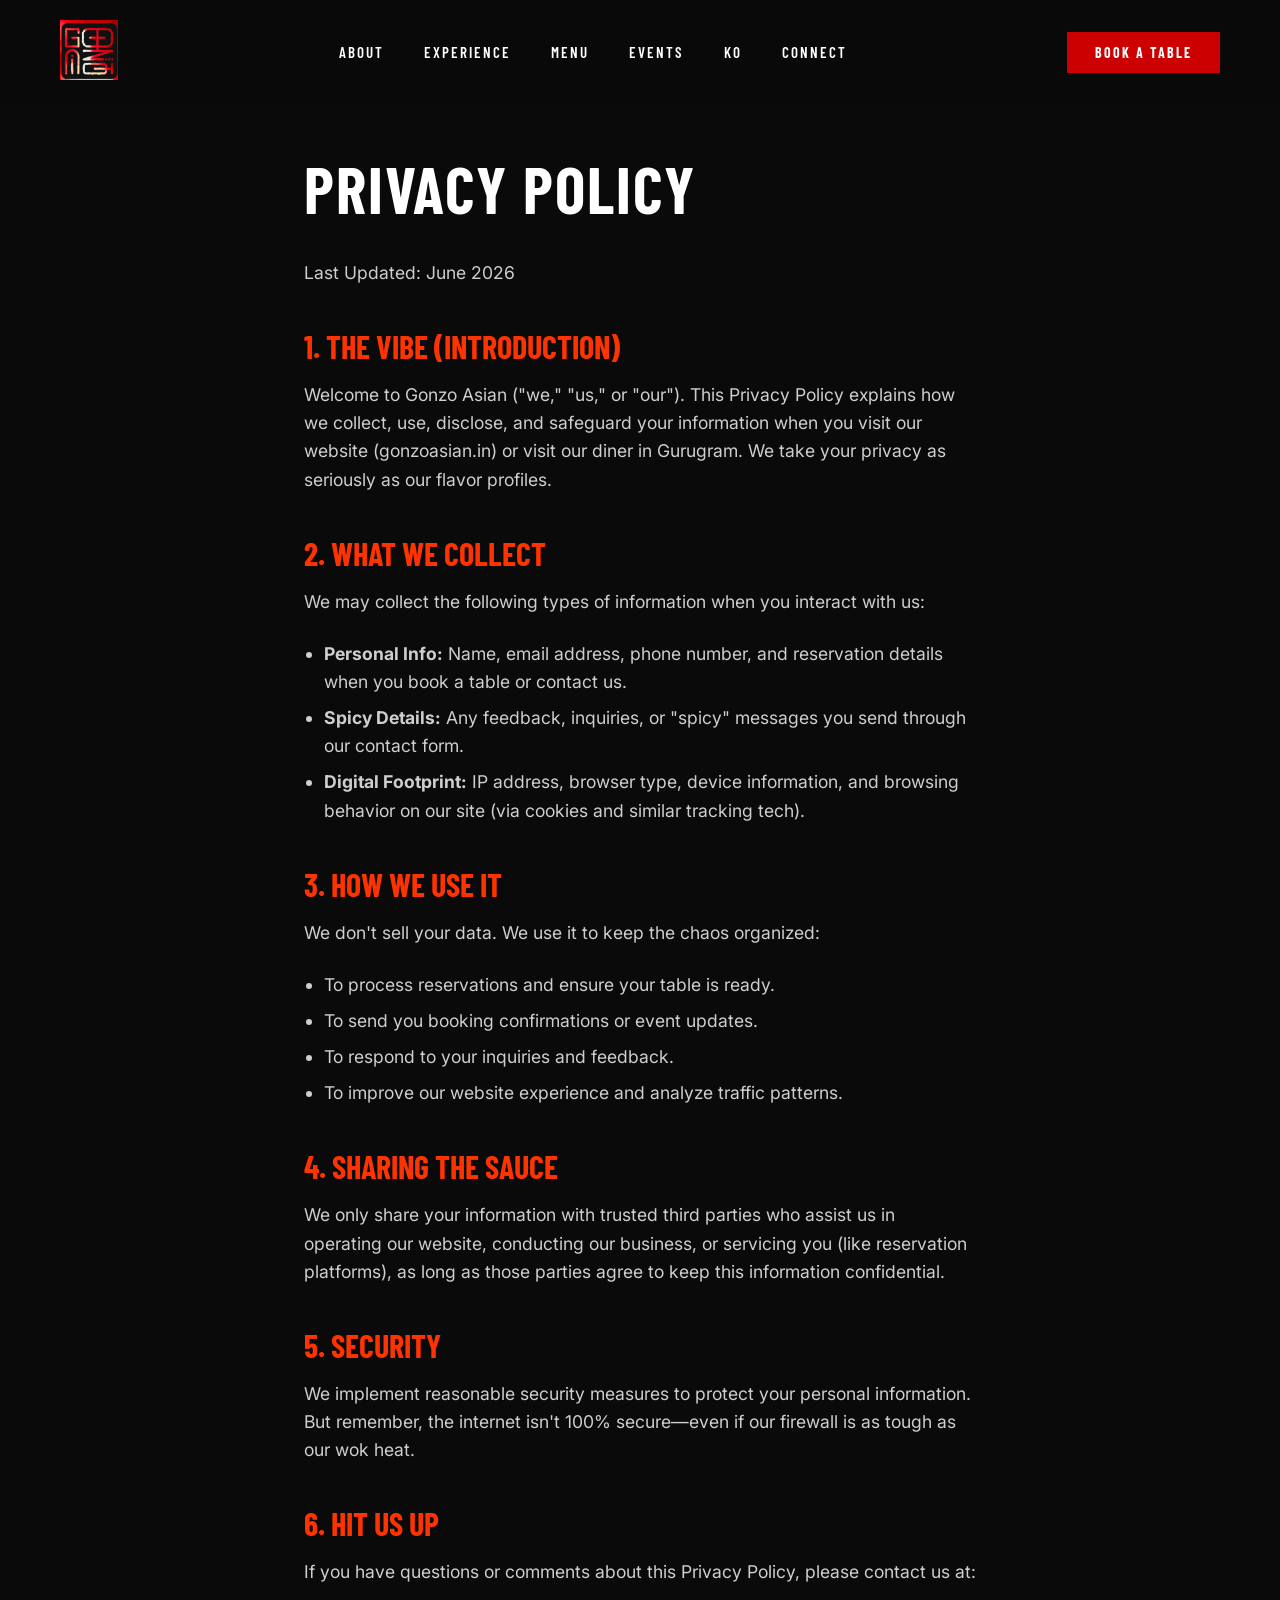
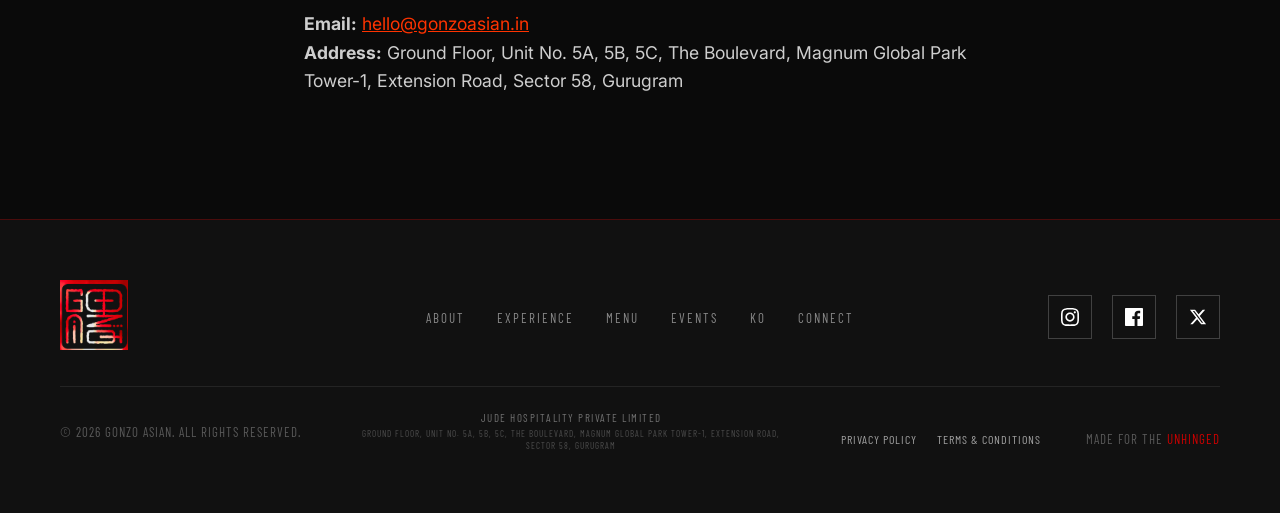
==== privacy.html @ 9d9d415a "Add files via upload" ====
<!DOCTYPE html>
<html lang="en">
<head>
  <meta charset="UTF-8">
  <meta name="viewport" content="width=device-width, initial-scale=1.0">
  <title>Privacy Policy | Gonzo Asian</title>
  <meta name="description" content="Privacy Policy for Gonzo Asian.">
  
  <!-- Favicon -->
  <link rel="icon" type="image/png" href="images/logo.png">
  
  <!-- Stylesheets -->
  <link rel="stylesheet" href="css/style.css">
  <style>
    .legal-content {
      padding: 150px 5% 100px;
      max-width: 800px;
      margin: 0 auto;
      color: #fff;
    }
    .legal-content h1 {
      font-family: var(--font-condensed, sans-serif);
      font-size: clamp(3rem, 5vw, 5rem);
      margin-bottom: 2rem;
      text-transform: uppercase;
      letter-spacing: 2px;
    }
    .legal-content h2 {
      font-family: var(--font-condensed, sans-serif);
      font-size: 2rem;
      margin-top: 2.5rem;
      margin-bottom: 1rem;
      color: var(--color-primary, #ff3300);
      text-transform: uppercase;
    }
    .legal-content p, .legal-content ul {
      font-family: var(--font-body, sans-serif);
      font-size: 1.1rem;
      line-height: 1.6;
      margin-bottom: 1.5rem;
      color: rgba(255, 255, 255, 0.8);
    }
    .legal-content ul {
      padding-left: 20px;
    }
    .legal-content li {
      margin-bottom: 0.5rem;
    }
    .footer-legal-links a:hover {
      color: #fff !important;
    }
  </style>
</head>
<body>

  <!-- ── NAV ── -->
  <nav id="main-nav" style="background: rgba(10, 10, 10, 0.95); backdrop-filter: blur(10px);">
    <div class="nav-logo">
      <a href="index.html#hero">
        <img src="images/logo.png" alt="Gonzo Asian Logo">
      </a>
    </div>
    <ul class="nav-links">
      <li><a href="index.html#about">About</a></li>
      <li><a href="index.html#experience">Experience</a></li>
      <li><a href="index.html#menu">Menu</a></li>
      <li><a href="index.html#events">Events</a></li>
      <li><a href="index.html#ko">KO</a></li>
      <li><a href="index.html#contact">Connect</a></li>
    </ul>
    <div class="nav-reserve">
      <a href="index.html#contact">Book a Table</a>
    </div>
    <div class="hamburger" id="hamburger" aria-label="Toggle navigation menu">
      <span></span>
      <span></span>
      <span></span>
    </div>
  </nav>

  <!-- ── MOBILE MENU ── -->
  <div class="mobile-menu" id="mobile-menu">
    <a href="index.html#about">About</a>
    <a href="index.html#experience">Experience</a>
    <a href="index.html#menu">Menu</a>
    <a href="index.html#events">Events</a>
    <a href="index.html#ko">KO</a>
    <a href="index.html#contact">Connect</a>
  </div>

  <section class="legal-content reveal">
    <h1>Privacy Policy</h1>
    <p>Last Updated: June 2026</p>
    
    <h2>1. The Vibe (Introduction)</h2>
    <p>Welcome to Gonzo Asian ("we," "us," or "our"). This Privacy Policy explains how we collect, use, disclose, and safeguard your information when you visit our website (gonzoasian.in) or visit our diner in Gurugram. We take your privacy as seriously as our flavor profiles.</p>
    
    <h2>2. What We Collect</h2>
    <p>We may collect the following types of information when you interact with us:</p>
    <ul>
      <li><strong>Personal Info:</strong> Name, email address, phone number, and reservation details when you book a table or contact us.</li>
      <li><strong>Spicy Details:</strong> Any feedback, inquiries, or "spicy" messages you send through our contact form.</li>
      <li><strong>Digital Footprint:</strong> IP address, browser type, device information, and browsing behavior on our site (via cookies and similar tracking tech).</li>
    </ul>

    <h2>3. How We Use It</h2>
    <p>We don't sell your data. We use it to keep the chaos organized:</p>
    <ul>
      <li>To process reservations and ensure your table is ready.</li>
      <li>To send you booking confirmations or event updates.</li>
      <li>To respond to your inquiries and feedback.</li>
      <li>To improve our website experience and analyze traffic patterns.</li>
    </ul>

    <h2>4. Sharing the Sauce</h2>
    <p>We only share your information with trusted third parties who assist us in operating our website, conducting our business, or servicing you (like reservation platforms), as long as those parties agree to keep this information confidential.</p>

    <h2>5. Security</h2>
    <p>We implement reasonable security measures to protect your personal information. But remember, the internet isn't 100% secure—even if our firewall is as tough as our wok heat.</p>

    <h2>6. Hit Us Up</h2>
    <p>If you have questions or comments about this Privacy Policy, please contact us at:</p>
    <p><strong>Email:</strong> <a href="mailto:hello@gonzoasian.in" style="color: var(--color-primary, #ff3300);">hello@gonzoasian.in</a><br>
    <strong>Address:</strong> Ground Floor, Unit No. 5A, 5B, 5C, The Boulevard, Magnum Global Park Tower-1, Extension Road, Sector 58, Gurugram</p>
  </section>

  <!-- ── FOOTER ── -->
  <footer>
    <div class="footer-inner">
      <div class="footer-logo">
        <a href="index.html#hero">
          <img src="images/logo.png" alt="Gonzo Footer Logo">
        </a>
      </div>
      <ul class="footer-nav">
        <li><a href="index.html#about">About</a></li>
        <li><a href="index.html#experience">Experience</a></li>
        <li><a href="index.html#menu">Menu</a></li>
        <li><a href="index.html#events">Events</a></li>
        <li><a href="index.html#ko">KO</a></li>
        <li><a href="index.html#contact">Connect</a></li>
      </ul>
      <div class="footer-social">
        <a href="https://www.instagram.com/gonzo.bar" target="_blank" rel="noopener noreferrer" aria-label="Instagram">
          <svg viewBox="0 0 24 24">
            <path d="M12 2.163c3.204 0 3.584.012 4.85.07 3.252.148 4.771 1.691 4.919 4.919.058 1.265.069 1.645.069 4.849 0 3.205-.012 3.584-.069 4.849-.149 3.225-1.664 4.771-4.919 4.919-1.266.058-1.644.07-4.85.07-3.204 0-3.584-.012-4.849-.07-3.26-.149-4.771-1.699-4.919-4.92-.058-1.265-.07-1.644-.07-4.849 0-3.204.013-3.583.07-4.849.149-3.227 1.664-4.771 4.919-4.919 1.266-.057 1.645-.069 4.849-.069zm0-2c-3.259 0-3.667.014-4.947.072-4.358.2-6.78 2.618-6.98 6.98-.059 1.281-.073 1.689-.073 4.948 0 3.259.014 3.668.072 4.948.2 4.358 2.618 6.78 6.98 6.98 1.281.058 1.689.072 4.948.072 3.259 0 3.668-.014 4.948-.072 4.354-.2 6.782-2.618 6.979-6.98.059-1.28.073-1.689.073-4.948 0-3.259-.014-3.667-.072-4.947-.196-4.354-2.617-6.78-6.979-6.98-1.281-.059-1.69-.073-4.949-.073zm0 5.838c-3.403 0-6.162 2.759-6.162 6.162s2.759 6.163 6.162 6.163 6.162-2.759 6.162-6.163c0-3.403-2.759-6.162-6.162-6.162zm0 10.162c-2.209 0-4-1.79-4-4 0-2.209 1.791-4 4-4s4 1.791 4 4c0 2.21-1.791 4-4 4zm6.406-11.845c-.796 0-1.441.645-1.441 1.44s.645 1.44 1.441 1.44c.795 0 1.439-.645 1.439-1.44s-.644-1.44-1.439-1.44z"/>
          </svg>
        </a>
        <a href="https://facebook.com" target="_blank" rel="noopener noreferrer" aria-label="Facebook">
          <svg viewBox="0 0 24 24">
            <path d="M22.675 0h-21.35c-.732 0-1.325.593-1.325 1.325v21.351c0 .731.593 1.324 1.325 1.324h11.495v-9.294h-3.128v-3.622h3.128v-2.671c0-3.1 1.893-4.788 4.659-4.788 1.325 0 2.463.099 2.795.143v3.24l-1.918.001c-1.504 0-1.795.715-1.795 1.763v2.313h3.587l-.467 3.622h-3.12v9.293h6.116c.73 0 1.323-.593 1.323-1.325v-21.35c0-.732-.593-1.325-1.325-1.325z"/>
          </svg>
        </a>
        <a href="https://twitter.com" target="_blank" rel="noopener noreferrer" aria-label="Twitter">
          <svg viewBox="0 0 24 24">
            <path d="M18.244 2.25h3.308l-7.227 8.26 8.502 11.24H16.17l-5.214-6.817L4.99 21.75H1.68l7.73-8.835L1.254 2.25H8.08l4.713 6.231zm-1.161 17.52h1.833L7.084 4.126H5.117z"/>
          </svg>
        </a>
      </div>
    </div>
    <div class="footer-bottom">
      <p>&copy; 2026 GONZO ASIAN. ALL RIGHTS RESERVED.</p>
      <div class="footer-legal-address" style="text-align: center;">
        <p style="font-size: 11px; color: rgba(255,255,255,0.4); font-family: var(--font-condensed, sans-serif); letter-spacing: 1.5px; margin-bottom: 4px; text-transform: uppercase;">JUDE HOSPITALITY PRIVATE LIMITED</p>
        <p style="font-size: 9px; color: rgba(255,255,255,0.25); font-family: var(--font-condensed, sans-serif); letter-spacing: 1px; line-height: 1.4; max-width: 450px; margin: 0 auto; text-transform: uppercase;">Ground Floor, Unit No. 5A, 5B, 5C, The Boulevard, Magnum Global Park Tower-1, Extension Road, Sector 58, Gurugram</p>
      </div>
      <div class="footer-legal-links" style="margin-top: 15px; display: flex; gap: 20px; justify-content: center; font-size: 12px; font-family: var(--font-condensed, sans-serif); text-transform: uppercase; letter-spacing: 1px;">
        <a href="privacy.html" style="color: rgba(255,255,255,0.6); text-decoration: none; transition: color 0.3s ease;">Privacy Policy</a>
        <a href="terms.html" style="color: rgba(255,255,255,0.6); text-decoration: none; transition: color 0.3s ease;">Terms &amp; Conditions</a>
      </div>
      <p style="margin-top: 15px;">MADE FOR THE <a href="#">UNHINGED</a></p>
    </div>
  </footer>

  <!-- Scripts -->
  <script src="js/main.js"></script>
</body>
</html>
---- css/style.css ----
@import url('https://fonts.googleapis.com/css2?family=Bebas+Neue&family=Inter:wght@400;500;600;700;900&family=Barlow+Condensed:wght@400;600;700;900&display=swap');

*, *::before, *::after { margin: 0; padding: 0; box-sizing: border-box; }

:root {
  --red: #CC0000;
  --red-dark: #990000;
  --red-bright: #FF1111;
  --cream: #F5F0E8;
  --black: #0A0A0A;
  --dark: #111111;
  --white: #FFFFFF;
  --gold: #C9A84C;
  --font-display: 'Bebas Neue', sans-serif;
  --font-body: 'Inter', sans-serif;
  --font-condensed: 'Barlow Condensed', sans-serif;
}

html { scroll-behavior: smooth; }
body { background: var(--black); color: var(--white); font-family: var(--font-body); overflow-x: hidden; }

/* ── SCROLLBAR ── */
::-webkit-scrollbar { width: 4px; }
::-webkit-scrollbar-track { background: var(--black); }
::-webkit-scrollbar-thumb { background: var(--red); }

/* ── NAV ── */
nav {
  position: fixed; top: 0; left: 0; right: 0; z-index: 1000;
  display: flex; align-items: center; justify-content: space-between;
  padding: 20px 60px;
  transition: background 0.4s, padding 0.4s;
}
nav.scrolled { background: rgba(10,10,10,0.95); backdrop-filter: blur(10px); padding: 14px 60px; border-bottom: 1px solid rgba(204,0,0,0.3); }
.nav-logo img { height: 60px; width: auto; }
.nav-links { display: flex; gap: 40px; list-style: none; }
.nav-links a { color: var(--white); text-decoration: none; font-family: var(--font-condensed); font-size: 15px; font-weight: 600; letter-spacing: 2px; text-transform: uppercase; transition: color 0.3s; }
.nav-links a:hover { color: var(--red); }
.nav-reserve a {
  background: var(--red); color: var(--white); padding: 12px 28px;
  font-family: var(--font-condensed); font-weight: 700; font-size: 14px;
  letter-spacing: 2px; text-transform: uppercase; text-decoration: none;
  transition: background 0.3s, transform 0.2s;
}
.nav-reserve a:hover { background: var(--red-dark); transform: scale(1.03); }
.hamburger { display: none; flex-direction: column; gap: 5px; cursor: pointer; }
.hamburger span { width: 28px; height: 2px; background: var(--white); transition: all 0.3s; }
.mobile-menu { display: none; }

/* ── HERO ── */
#hero {
  position: relative; height: 100vh; min-height: 700px;
  display: flex; align-items: center; justify-content: center; text-align: center;
  overflow: hidden;
}
.hero-bg {
  position: absolute; inset: 0;
  background: url('../images/pdf_p1_img1.png') center/cover no-repeat;
}
.hero-bg::after {
  content: ''; position: absolute; inset: 0;
  background: linear-gradient(to bottom, rgba(0,0,0,0.5) 0%, rgba(0,0,0,0.3) 50%, rgba(0,0,0,0.85) 100%);
}
.hero-content { position: relative; z-index: 2; max-width: 900px; padding: 0 20px; }
.hero-logo { width: 120px; margin-bottom: 30px; animation: fadeDown 1s ease; }
.hero-tagline {
  font-family: var(--font-display);
  font-size: clamp(80px, 14vw, 180px);
  line-height: 0.9;
  color: var(--white);
  animation: fadeUp 1s ease 0.2s both;
  text-shadow: 0 0 60px rgba(204,0,0,0.4);
}
.hero-tagline span { color: var(--red); }
.hero-sub {
  margin-top: 24px;
  font-family: var(--font-condensed); font-size: 18px; letter-spacing: 4px;
  text-transform: uppercase; color: rgba(255,255,255,0.8);
  animation: fadeUp 1s ease 0.4s both;
}
.hero-ctas { margin-top: 48px; display: flex; gap: 20px; justify-content: center; animation: fadeUp 1s ease 0.6s both; }
.btn-primary {
  background: var(--red); color: var(--white); padding: 18px 44px;
  font-family: var(--font-condensed); font-weight: 700; font-size: 16px;
  letter-spacing: 3px; text-transform: uppercase; text-decoration: none;
  transition: all 0.3s;
}
.btn-primary:hover { background: var(--red-bright); transform: translateY(-2px); box-shadow: 0 10px 40px rgba(204,0,0,0.5); }
.btn-outline {
  border: 2px solid var(--white); color: var(--white); padding: 18px 44px;
  font-family: var(--font-condensed); font-weight: 700; font-size: 16px;
  letter-spacing: 3px; text-transform: uppercase; text-decoration: none;
  transition: all 0.3s;
}
.btn-outline:hover { background: var(--white); color: var(--black); }
.hero-scroll { position: absolute; bottom: 40px; left: 50%; transform: translateX(-50%); z-index: 2; animation: bounce 2s infinite; }
.hero-scroll span { display: block; width: 1px; height: 60px; background: linear-gradient(to bottom, transparent, var(--red)); margin: 0 auto 8px; }
.hero-scroll p { font-family: var(--font-condensed); font-size: 11px; letter-spacing: 3px; text-transform: uppercase; color: rgba(255,255,255,0.5); }

/* ── MARQUEE ── */
.marquee-bar { background: var(--red); padding: 14px 0; overflow: hidden; }
.marquee-track { display: flex; gap: 0; white-space: nowrap; animation: marquee 20s linear infinite; }
.marquee-track span { font-family: var(--font-display); font-size: 22px; letter-spacing: 4px; padding: 0 40px; color: var(--white); }
.marquee-track span.dot { color: var(--black); }

/* ── ABOUT ── */
#about { background: var(--cream); padding: 120px 60px; }
.about-inner { max-width: 1300px; margin: 0 auto; display: grid; grid-template-columns: 1fr 1fr; gap: 80px; align-items: start; }
.about-left h2 { font-family: var(--font-display); font-size: clamp(72px, 9vw, 120px); color: var(--red); line-height: 0.9; margin-bottom: 32px; }
.about-tagline { font-family: var(--font-condensed); font-weight: 700; font-size: 18px; color: var(--black); margin-bottom: 24px; font-style: italic; }
.about-body { font-size: 16px; line-height: 1.8; color: #333; margin-bottom: 16px; }
.about-cta { margin-top: 32px; font-family: var(--font-condensed); font-weight: 700; font-size: 20px; color: var(--red); font-style: italic; }
.about-right { display: flex; flex-direction: column; gap: 0; }
.about-imgs { display: grid; grid-template-columns: 1fr 1fr; gap: 4px; margin-bottom: 32px; }
.about-imgs img { width: 100%; aspect-ratio: 3/4; object-fit: cover; }
.about-mvbox { border-top: 2px solid var(--red); padding-top: 24px; margin-bottom: 24px; }
.about-mvbox h4 { font-family: var(--font-condensed); font-weight: 700; font-size: 13px; letter-spacing: 2px; color: var(--red); text-decoration: underline; margin-bottom: 8px; }
.about-mvbox p { font-family: var(--font-condensed); font-size: 14px; letter-spacing: 1px; line-height: 1.6; color: var(--black); }

/* ── EXPERIENCE ── */
#experience { background: var(--black); padding: 120px 60px; }
.section-header { text-align: center; margin-bottom: 80px; }
.section-header h2 { font-family: var(--font-display); font-size: clamp(60px, 8vw, 110px); color: var(--red); line-height: 1; }
.section-header p { font-family: var(--font-condensed); font-size: 16px; letter-spacing: 3px; text-transform: uppercase; color: rgba(255,255,255,0.6); margin-top: 12px; }
.exp-grid { max-width: 1300px; margin: 0 auto; display: grid; grid-template-columns: repeat(3, 1fr); gap: 2px; }
.exp-card { position: relative; overflow: hidden; aspect-ratio: 3/4; cursor: pointer; }
.exp-card img { width: 100%; height: 100%; object-fit: cover; transition: transform 0.6s; }
.exp-card:hover img { transform: scale(1.08); }
.exp-card-overlay {
  position: absolute; inset: 0;
  background: linear-gradient(to top, rgba(0,0,0,0.9) 0%, transparent 60%);
  display: flex; flex-direction: column; justify-content: flex-end; padding: 32px;
  transition: background 0.3s;
}
.exp-card:hover .exp-card-overlay { background: linear-gradient(to top, rgba(204,0,0,0.8) 0%, transparent 60%); }
.exp-card-overlay h3 { font-family: var(--font-display); font-size: 36px; color: var(--white); line-height: 1; }
.exp-card-overlay p { font-family: var(--font-condensed); font-size: 14px; letter-spacing: 2px; color: rgba(255,255,255,0.8); margin-top: 8px; text-transform: uppercase; }

/* ── FOOD & DRINKS ── */
#menu { background: var(--cream); padding: 120px 60px; }
#menu .section-header h2 { color: var(--red); }
#menu .section-header p { color: #555; }
.menu-tabs { display: flex; justify-content: center; gap: 0; margin-bottom: 60px; }
.menu-tab {
  padding: 16px 40px; font-family: var(--font-condensed); font-weight: 700;
  font-size: 16px; letter-spacing: 3px; text-transform: uppercase;
  border: 2px solid var(--red); cursor: pointer; background: transparent;
  color: var(--red); transition: all 0.3s;
}
.menu-tab.active, .menu-tab:hover { background: var(--red); color: var(--white); }
.menu-grid { max-width: 1300px; margin: 0 auto; display: grid; grid-template-columns: repeat(3, 1fr); gap: 3px; display: none; }
.menu-grid.active { display: grid; }
.menu-item { position: relative; overflow: hidden; }
.menu-item img { width: 100%; aspect-ratio: 1; object-fit: cover; transition: transform 0.5s; display: block; }
.menu-item:hover img { transform: scale(1.06); }
.menu-item-label {
  position: absolute; bottom: 0; left: 0; right: 0;
  background: linear-gradient(to top, rgba(0,0,0,0.9), transparent);
  padding: 24px 20px 16px;
}
.menu-item-label h4 { font-family: var(--font-display); font-size: 24px; color: var(--white); }
.menu-item-label p { font-family: var(--font-condensed); font-size: 13px; color: rgba(255,255,255,0.7); letter-spacing: 1px; margin-top: 4px; }

/* ── EVENTS ── */
#events { background: var(--black); padding: 120px 60px; }
.events-grid { max-width: 1300px; margin: 0 auto; display: grid; grid-template-columns: 1fr 1fr; gap: 40px; }
.event-card { position: relative; overflow: hidden; }
.event-card img { width: 100%; aspect-ratio: 16/9; object-fit: cover; transition: transform 0.5s; display: block; }
.event-card:hover img { transform: scale(1.05); }
.event-info { padding: 28px 0; }
.event-tag { font-family: var(--font-condensed); font-size: 12px; letter-spacing: 3px; text-transform: uppercase; color: var(--red); margin-bottom: 8px; }
.event-info h3 { font-family: var(--font-display); font-size: 48px; color: var(--white); line-height: 1; }
.event-info p { font-family: var(--font-body); font-size: 15px; color: rgba(255,255,255,0.65); margin-top: 12px; line-height: 1.7; }

/* ── KO BY GONZO ── */
#ko { background: var(--red); padding: 120px 60px; }
.ko-inner { max-width: 1300px; margin: 0 auto; display: grid; grid-template-columns: 1fr 1fr; gap: 80px; align-items: center; }
.ko-left h2 { font-family: var(--font-display); font-size: clamp(72px, 9vw, 120px); color: var(--white); line-height: 0.9; }
.ko-left h2 span { color: var(--black); }
.ko-left p { font-family: var(--font-body); font-size: 16px; line-height: 1.8; color: rgba(255,255,255,0.9); margin-top: 24px; }
.ko-left .ko-detail { font-family: var(--font-condensed); font-weight: 700; font-size: 18px; letter-spacing: 2px; color: var(--black); margin-top: 32px; }
.ko-right img { width: 100%; aspect-ratio: 4/5; object-fit: cover; }

/* ── SOCIAL ── */
#social { background: var(--cream); padding: 120px 60px; }
#social .section-header h2 { color: var(--red); font-size: clamp(48px, 7vw, 90px); }
#social .section-header p { color: #555; }
.insta-grid { max-width: 1300px; margin: 0 auto; display: grid; grid-template-columns: repeat(4, 1fr); gap: 3px; }
.insta-item { position: relative; overflow: hidden; aspect-ratio: 1; }
.insta-item img { width: 100%; height: 100%; object-fit: cover; transition: transform 0.5s; display: block; }
.insta-item:hover img { transform: scale(1.08); }
.insta-overlay {
  position: absolute; inset: 0; background: rgba(204,0,0,0.8);
  display: flex; align-items: center; justify-content: center;
  opacity: 0; transition: opacity 0.3s;
}
.insta-item:hover .insta-overlay { opacity: 1; }
.insta-overlay svg { width: 36px; height: 36px; fill: white; }
.social-cta { text-align: center; margin-top: 48px; }
.social-cta a {
  font-family: var(--font-condensed); font-weight: 700; font-size: 18px;
  letter-spacing: 3px; text-transform: uppercase; color: var(--red);
  text-decoration: none; border-bottom: 2px solid var(--red); padding-bottom: 4px;
  transition: color 0.3s, border-color 0.3s;
}
.social-cta a:hover { color: var(--red-dark); border-color: var(--red-dark); }

/* ── CONTACT ── */
#contact { background: var(--black); padding: 120px 60px; }
.contact-inner { max-width: 1300px; margin: 0 auto; display: grid; grid-template-columns: 1fr 1fr; gap: 80px; }
.contact-left h2 { font-family: var(--font-display); font-size: clamp(60px, 8vw, 100px); color: var(--red); line-height: 0.95; }
.contact-left p { font-family: var(--font-body); font-size: 16px; color: rgba(255,255,255,0.7); margin-top: 24px; line-height: 1.8; }
.contact-info { margin-top: 48px; display: flex; flex-direction: column; gap: 24px; }
.contact-item label { font-family: var(--font-condensed); font-size: 12px; letter-spacing: 3px; text-transform: uppercase; color: var(--red); display: block; margin-bottom: 4px; }
.contact-item p, .contact-item a { font-family: var(--font-condensed); font-size: 18px; color: var(--white); text-decoration: none; }
.contact-item a:hover { color: var(--red); }
.contact-form { display: flex; flex-direction: column; gap: 20px; }
.contact-form input, .contact-form textarea {
  background: rgba(255,255,255,0.05); border: 1px solid rgba(255,255,255,0.15);
  color: var(--white); padding: 18px 20px; font-family: var(--font-body); font-size: 15px;
  outline: none; transition: border-color 0.3s; width: 100%;
}
.contact-form input:focus, .contact-form textarea:focus { border-color: var(--red); }
.contact-form textarea { resize: vertical; min-height: 140px; }
.contact-form input::placeholder, .contact-form textarea::placeholder { color: rgba(255,255,255,0.3); }
.contact-form button {
  background: var(--red); color: var(--white); border: none; cursor: pointer;
  padding: 18px; font-family: var(--font-condensed); font-weight: 700;
  font-size: 16px; letter-spacing: 3px; text-transform: uppercase;
  transition: background 0.3s, transform 0.2s;
}
.contact-form button:hover { background: var(--red-bright); transform: translateY(-2px); }

/* ── FOOTER ── */
footer { background: var(--dark); border-top: 1px solid rgba(204,0,0,0.3); padding: 60px; }
.footer-inner { max-width: 1300px; margin: 0 auto; display: grid; grid-template-columns: 1fr auto 1fr; align-items: center; gap: 40px; }
.footer-logo img { height: 70px; }
.footer-nav { display: flex; gap: 32px; list-style: none; }
.footer-nav a { font-family: var(--font-condensed); font-size: 13px; letter-spacing: 2px; text-transform: uppercase; color: rgba(255,255,255,0.5); text-decoration: none; transition: color 0.3s; }
.footer-nav a:hover { color: var(--red); }
.footer-social { display: flex; gap: 20px; justify-content: flex-end; }
.footer-social a { display: flex; align-items: center; justify-content: center; width: 44px; height: 44px; border: 1px solid rgba(255,255,255,0.2); transition: all 0.3s; }
.footer-social a:hover { border-color: var(--red); background: var(--red); }
.footer-social a svg { width: 18px; height: 18px; fill: white; }
.footer-bottom { max-width: 1300px; margin: 32px auto 0; padding-top: 24px; border-top: 1px solid rgba(255,255,255,0.08); display: flex; justify-content: space-between; align-items: center; }
.footer-bottom p { font-family: var(--font-condensed); font-size: 13px; color: rgba(255,255,255,0.3); letter-spacing: 1px; }
.footer-bottom a { color: var(--red); text-decoration: none; }

/* ── ANIMATIONS ── */
@keyframes fadeUp { from { opacity: 0; transform: translateY(30px); } to { opacity: 1; transform: translateY(0); } }
@keyframes fadeDown { from { opacity: 0; transform: translateY(-20px); } to { opacity: 1; transform: translateY(0); } }
@keyframes marquee { from { transform: translateX(0); } to { transform: translateX(-50%); } }
@keyframes bounce { 0%, 100% { transform: translateX(-50%) translateY(0); } 50% { transform: translateX(-50%) translateY(10px); } }

.reveal { opacity: 0; transform: translateY(40px); transition: opacity 0.8s ease, transform 0.8s ease; }
.reveal.visible { opacity: 1; transform: translateY(0); }

/* ── MOBILE ── */
@media (max-width: 1024px) {
  nav { padding: 16px 30px; }
  nav.scrolled { padding: 12px 30px; }
  .nav-links, .nav-reserve { display: none; }
  .hamburger { display: flex; }
  .mobile-menu { display: none; position: fixed; inset: 0; background: var(--black); z-index: 999; flex-direction: column; align-items: center; justify-content: center; gap: 40px; }
  .mobile-menu.open { display: flex; }
  .mobile-menu a { font-family: var(--font-display); font-size: 52px; color: var(--white); text-decoration: none; }
  .mobile-menu a:hover { color: var(--red); }
  .about-inner, .contact-inner, .ko-inner { grid-template-columns: 1fr; gap: 40px; }
  #about, #experience, #menu, #events, #ko, #social, #contact { padding: 80px 30px; }
  .exp-grid { grid-template-columns: 1fr 1fr; }
  .menu-grid { grid-template-columns: 1fr 1fr; }
  .insta-grid { grid-template-columns: repeat(2, 1fr); }
  .events-grid { grid-template-columns: 1fr; }
  .footer-inner { grid-template-columns: 1fr; text-align: center; }
  .footer-social { justify-content: center; }
  .footer-nav { flex-wrap: wrap; justify-content: center; }
  .footer-bottom { flex-direction: column; gap: 12px; text-align: center; }
}
@media (max-width: 600px) {
  .exp-grid, .menu-grid, .insta-grid { grid-template-columns: 1fr; }
  .hero-ctas { flex-direction: column; align-items: center; }
  .menu-tabs { flex-direction: column; }
}
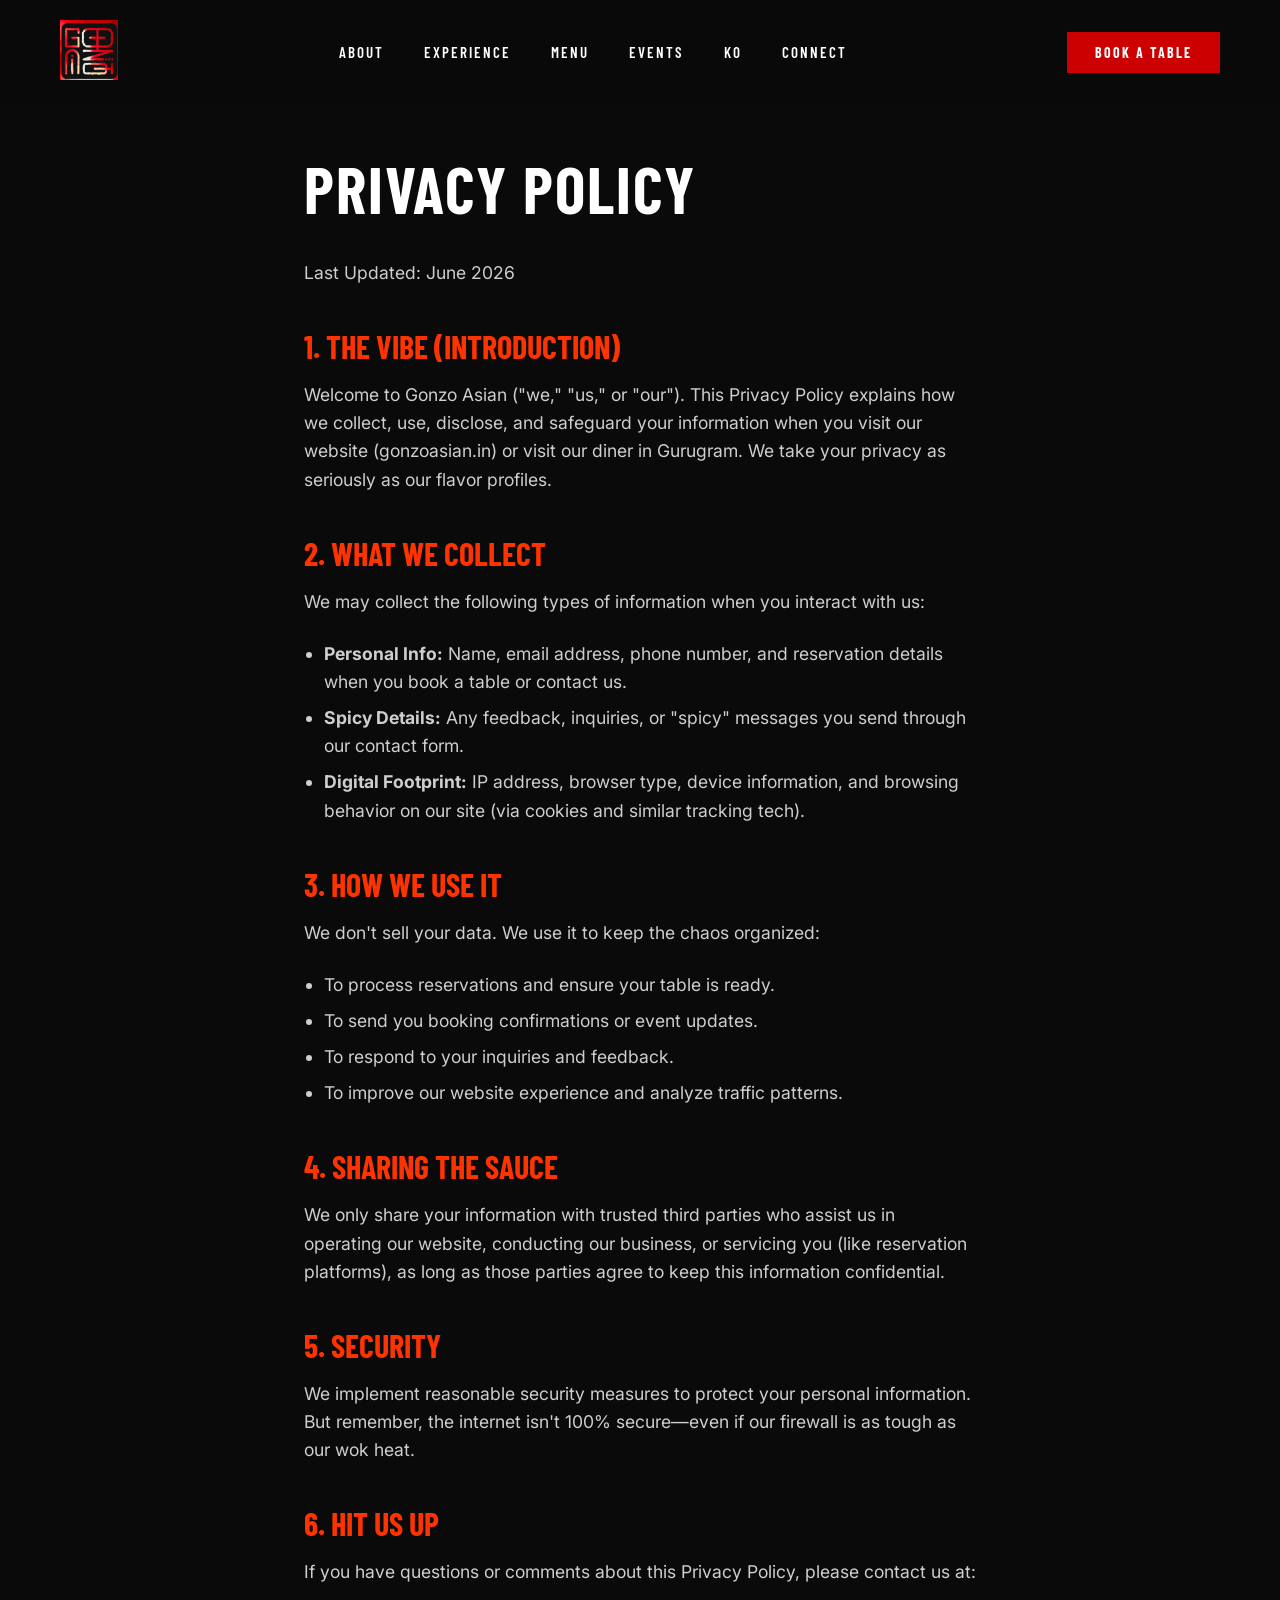
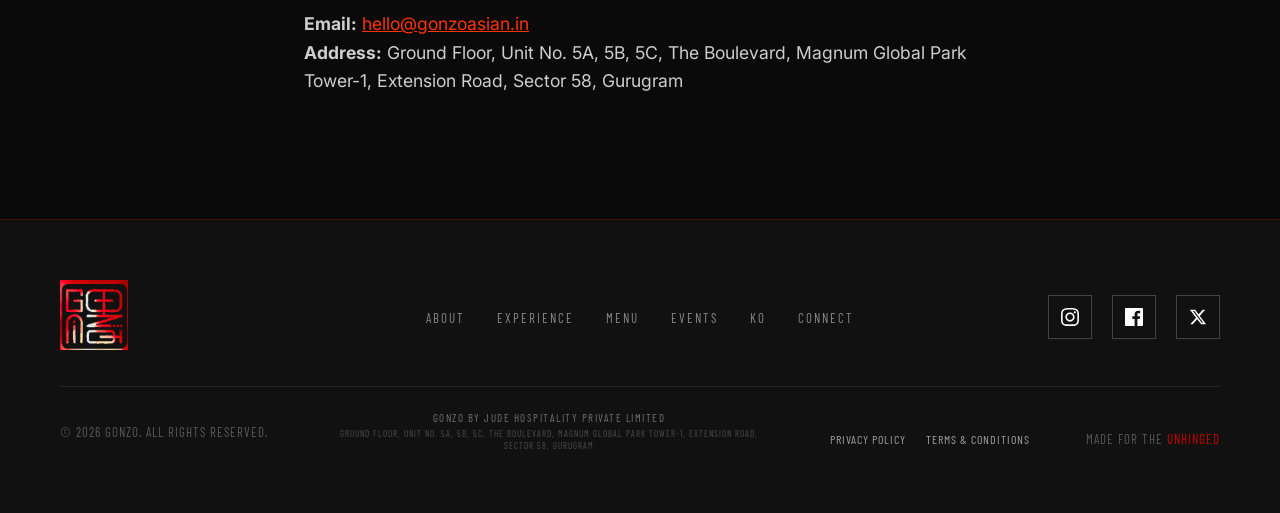
==== commit f6d6d925: "Update privacy.html" ====
--- a/privacy.html
+++ b/privacy.html
@@ -159,9 +159,9 @@
       </div>
     </div>
     <div class="footer-bottom">
-      <p>&copy; 2026 GONZO ASIAN. ALL RIGHTS RESERVED.</p>
+      <p>&copy; 2026 GONZO. ALL RIGHTS RESERVED.</p>
       <div class="footer-legal-address" style="text-align: center;">
-        <p style="font-size: 11px; color: rgba(255,255,255,0.4); font-family: var(--font-condensed, sans-serif); letter-spacing: 1.5px; margin-bottom: 4px; text-transform: uppercase;">JUDE HOSPITALITY PRIVATE LIMITED</p>
+        <p style="font-size: 11px; color: rgba(255,255,255,0.4); font-family: var(--font-condensed, sans-serif); letter-spacing: 1.5px; margin-bottom: 4px; text-transform: uppercase;">Gonzo by JUDE HOSPITALITY PRIVATE LIMITED</p>
         <p style="font-size: 9px; color: rgba(255,255,255,0.25); font-family: var(--font-condensed, sans-serif); letter-spacing: 1px; line-height: 1.4; max-width: 450px; margin: 0 auto; text-transform: uppercase;">Ground Floor, Unit No. 5A, 5B, 5C, The Boulevard, Magnum Global Park Tower-1, Extension Road, Sector 58, Gurugram</p>
       </div>
       <div class="footer-legal-links" style="margin-top: 15px; display: flex; gap: 20px; justify-content: center; font-size: 12px; font-family: var(--font-condensed, sans-serif); text-transform: uppercase; letter-spacing: 1px;">
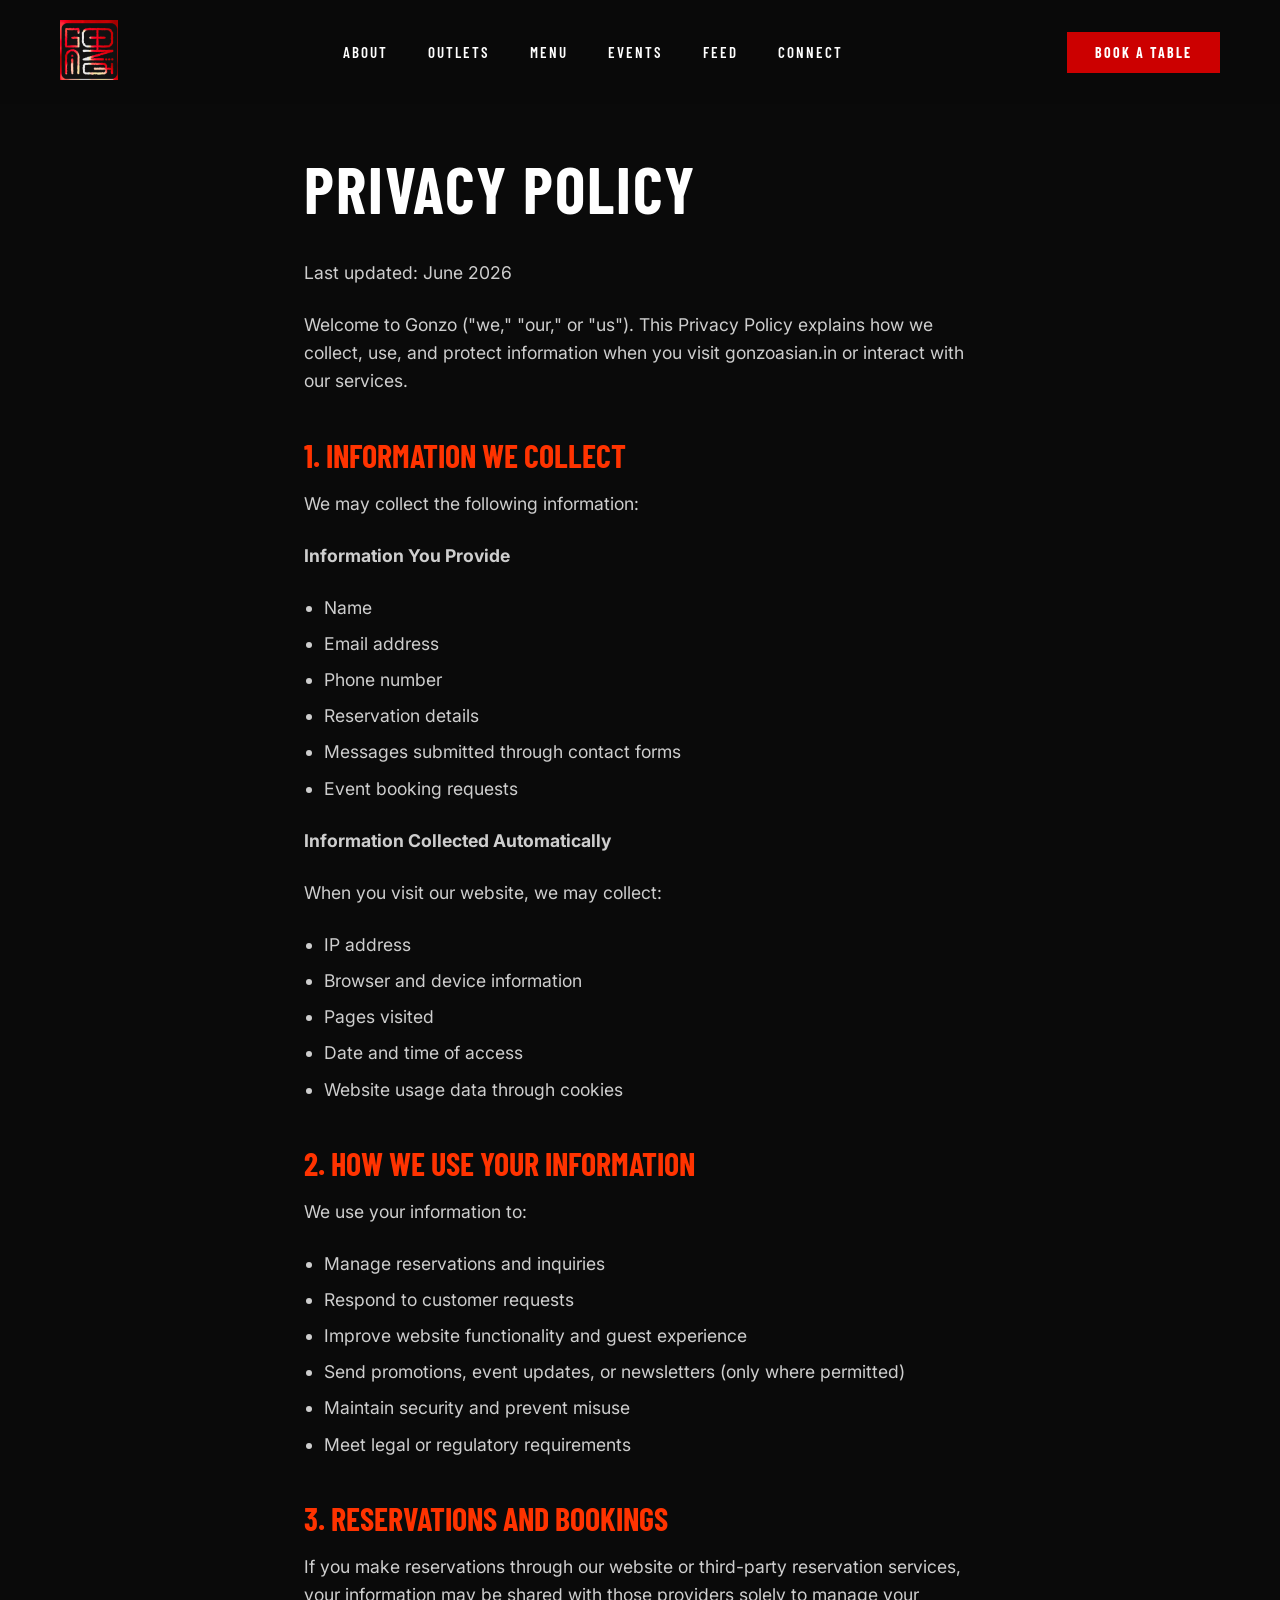
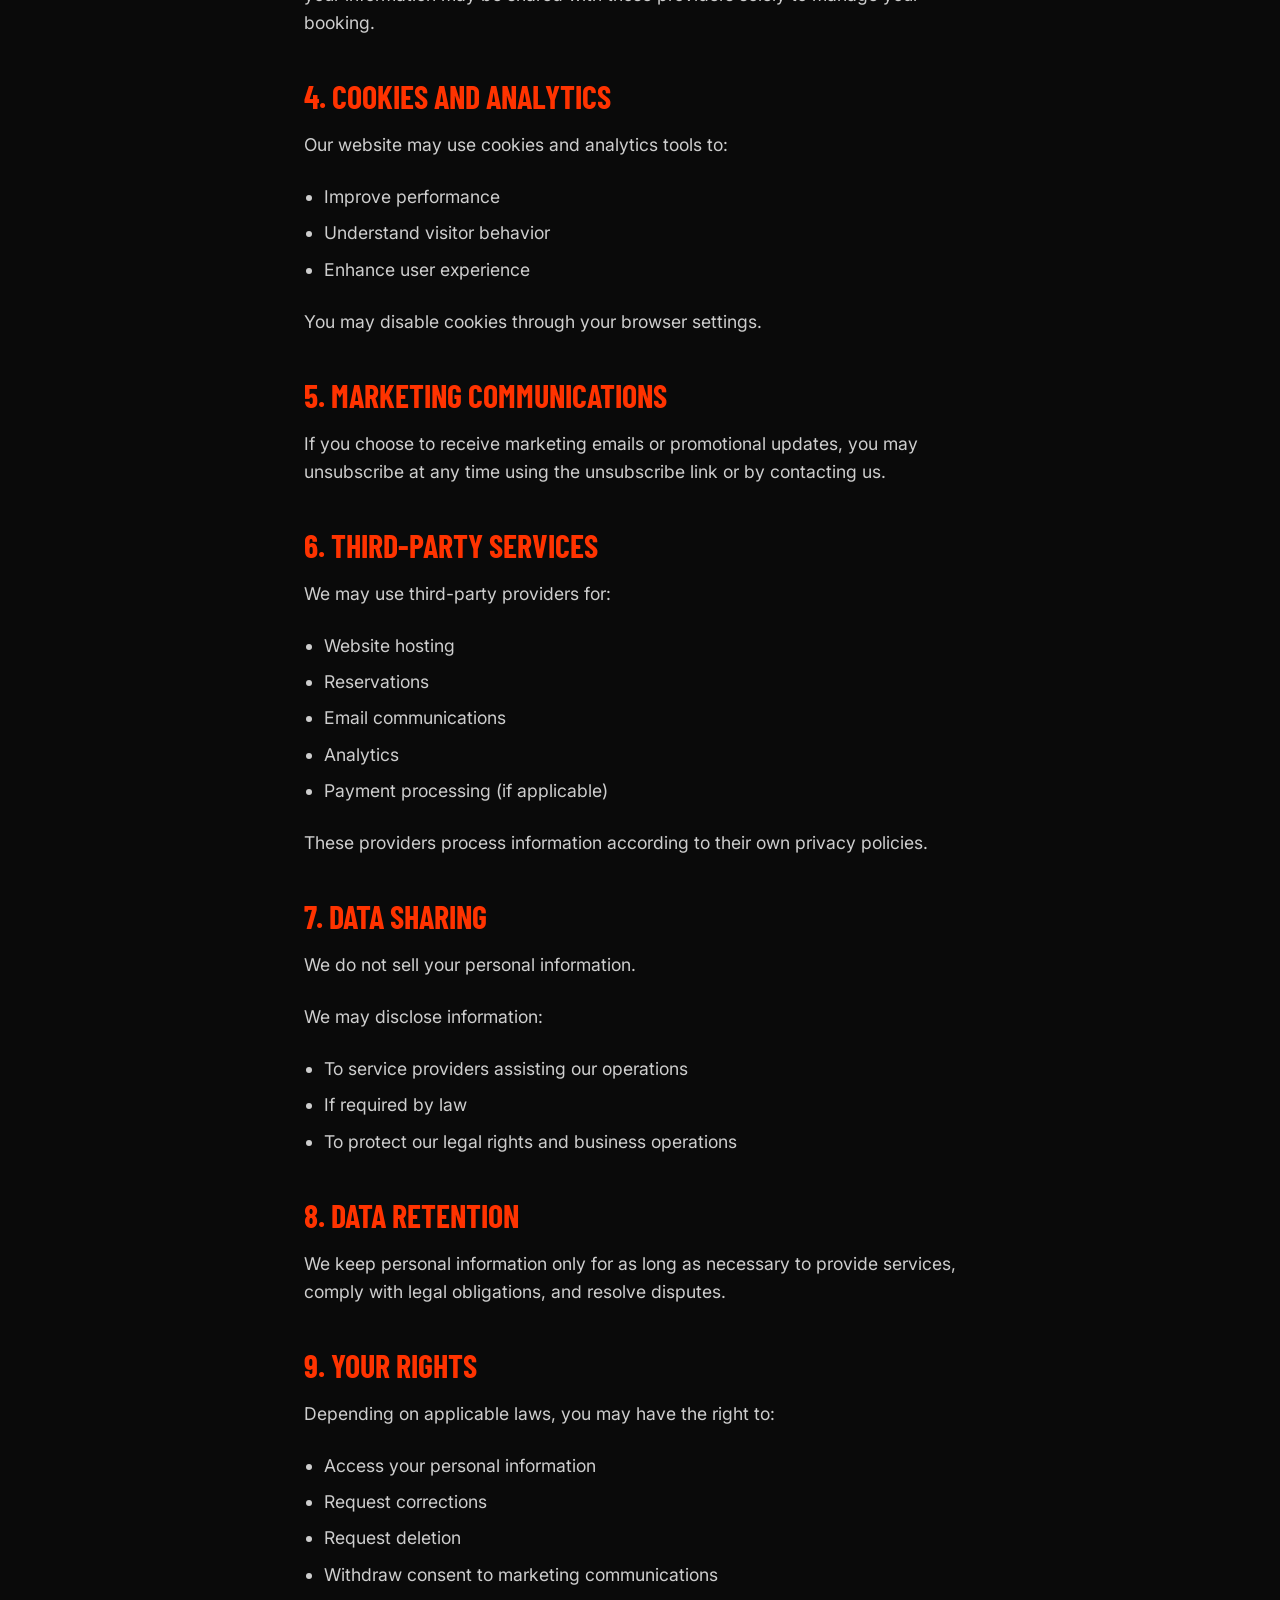
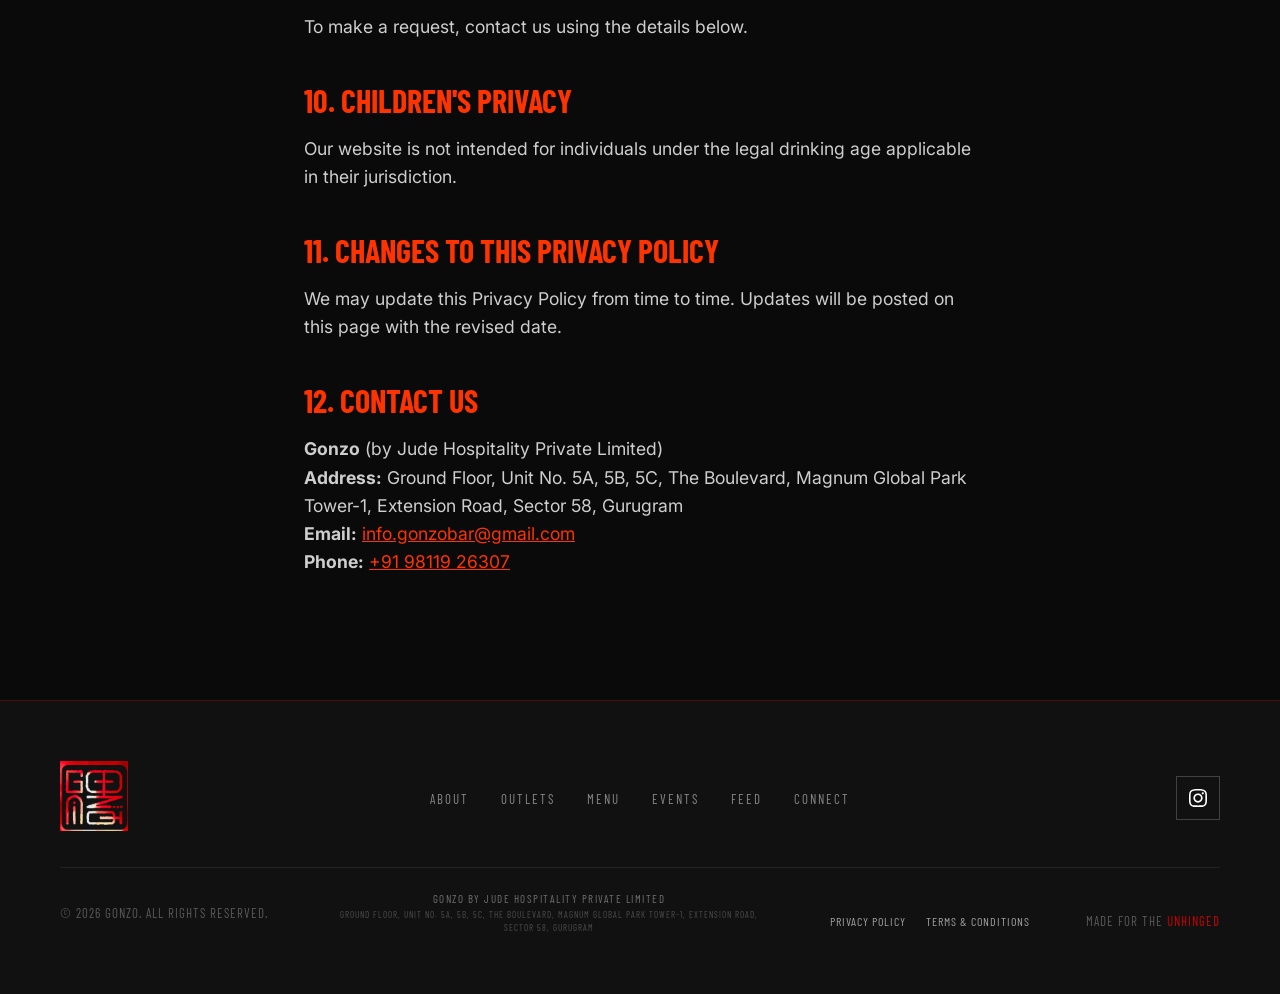
==== commit 593a496f: "Revamp site per Website Changes brief - About: add Dr. Gonzo storyline, remove mission/vision, add V" ====
--- a/privacy.html
+++ b/privacy.html
@@ -62,10 +62,10 @@
     </div>
     <ul class="nav-links">
       <li><a href="index.html#about">About</a></li>
-      <li><a href="index.html#experience">Experience</a></li>
+      <li><a href="index.html#outlets">Outlets</a></li>
       <li><a href="index.html#menu">Menu</a></li>
       <li><a href="index.html#events">Events</a></li>
-      <li><a href="index.html#ko">KO</a></li>
+      <li><a href="index.html#social">Feed</a></li>
       <li><a href="index.html#contact">Connect</a></li>
     </ul>
     <div class="nav-reserve">
@@ -81,47 +81,112 @@
   <!-- ── MOBILE MENU ── -->
   <div class="mobile-menu" id="mobile-menu">
     <a href="index.html#about">About</a>
-    <a href="index.html#experience">Experience</a>
+    <a href="index.html#outlets">Outlets</a>
     <a href="index.html#menu">Menu</a>
     <a href="index.html#events">Events</a>
-    <a href="index.html#ko">KO</a>
+    <a href="index.html#social">Feed</a>
     <a href="index.html#contact">Connect</a>
   </div>
 
   <section class="legal-content reveal">
     <h1>Privacy Policy</h1>
-    <p>Last Updated: June 2026</p>
-    
-    <h2>1. The Vibe (Introduction)</h2>
-    <p>Welcome to Gonzo Asian ("we," "us," or "our"). This Privacy Policy explains how we collect, use, disclose, and safeguard your information when you visit our website (gonzoasian.in) or visit our diner in Gurugram. We take your privacy as seriously as our flavor profiles.</p>
-    
-    <h2>2. What We Collect</h2>
-    <p>We may collect the following types of information when you interact with us:</p>
-    <ul>
-      <li><strong>Personal Info:</strong> Name, email address, phone number, and reservation details when you book a table or contact us.</li>
-      <li><strong>Spicy Details:</strong> Any feedback, inquiries, or "spicy" messages you send through our contact form.</li>
-      <li><strong>Digital Footprint:</strong> IP address, browser type, device information, and browsing behavior on our site (via cookies and similar tracking tech).</li>
-    </ul>
-
-    <h2>3. How We Use It</h2>
-    <p>We don't sell your data. We use it to keep the chaos organized:</p>
-    <ul>
-      <li>To process reservations and ensure your table is ready.</li>
-      <li>To send you booking confirmations or event updates.</li>
-      <li>To respond to your inquiries and feedback.</li>
-      <li>To improve our website experience and analyze traffic patterns.</li>
-    </ul>
-
-    <h2>4. Sharing the Sauce</h2>
-    <p>We only share your information with trusted third parties who assist us in operating our website, conducting our business, or servicing you (like reservation platforms), as long as those parties agree to keep this information confidential.</p>
-
-    <h2>5. Security</h2>
-    <p>We implement reasonable security measures to protect your personal information. But remember, the internet isn't 100% secure—even if our firewall is as tough as our wok heat.</p>
-
-    <h2>6. Hit Us Up</h2>
-    <p>If you have questions or comments about this Privacy Policy, please contact us at:</p>
-    <p><strong>Email:</strong> <a href="mailto:hello@gonzoasian.in" style="color: var(--color-primary, #ff3300);">hello@gonzoasian.in</a><br>
-    <strong>Address:</strong> Ground Floor, Unit No. 5A, 5B, 5C, The Boulevard, Magnum Global Park Tower-1, Extension Road, Sector 58, Gurugram</p>
+    <p>Last updated: June 2026</p>
+
+    <p>Welcome to Gonzo ("we," "our," or "us"). This Privacy Policy explains how we collect, use, and protect information when you visit gonzoasian.in or interact with our services.</p>
+
+    <h2>1. Information We Collect</h2>
+    <p>We may collect the following information:</p>
+    <p><strong>Information You Provide</strong></p>
+    <ul>
+      <li>Name</li>
+      <li>Email address</li>
+      <li>Phone number</li>
+      <li>Reservation details</li>
+      <li>Messages submitted through contact forms</li>
+      <li>Event booking requests</li>
+    </ul>
+    <p><strong>Information Collected Automatically</strong></p>
+    <p>When you visit our website, we may collect:</p>
+    <ul>
+      <li>IP address</li>
+      <li>Browser and device information</li>
+      <li>Pages visited</li>
+      <li>Date and time of access</li>
+      <li>Website usage data through cookies</li>
+    </ul>
+
+    <h2>2. How We Use Your Information</h2>
+    <p>We use your information to:</p>
+    <ul>
+      <li>Manage reservations and inquiries</li>
+      <li>Respond to customer requests</li>
+      <li>Improve website functionality and guest experience</li>
+      <li>Send promotions, event updates, or newsletters (only where permitted)</li>
+      <li>Maintain security and prevent misuse</li>
+      <li>Meet legal or regulatory requirements</li>
+    </ul>
+
+    <h2>3. Reservations and Bookings</h2>
+    <p>If you make reservations through our website or third-party reservation services, your information may be shared with those providers solely to manage your booking.</p>
+
+    <h2>4. Cookies and Analytics</h2>
+    <p>Our website may use cookies and analytics tools to:</p>
+    <ul>
+      <li>Improve performance</li>
+      <li>Understand visitor behavior</li>
+      <li>Enhance user experience</li>
+    </ul>
+    <p>You may disable cookies through your browser settings.</p>
+
+    <h2>5. Marketing Communications</h2>
+    <p>If you choose to receive marketing emails or promotional updates, you may unsubscribe at any time using the unsubscribe link or by contacting us.</p>
+
+    <h2>6. Third-Party Services</h2>
+    <p>We may use third-party providers for:</p>
+    <ul>
+      <li>Website hosting</li>
+      <li>Reservations</li>
+      <li>Email communications</li>
+      <li>Analytics</li>
+      <li>Payment processing (if applicable)</li>
+    </ul>
+    <p>These providers process information according to their own privacy policies.</p>
+
+    <h2>7. Data Sharing</h2>
+    <p>We do not sell your personal information.</p>
+    <p>We may disclose information:</p>
+    <ul>
+      <li>To service providers assisting our operations</li>
+      <li>If required by law</li>
+      <li>To protect our legal rights and business operations</li>
+    </ul>
+
+    <h2>8. Data Retention</h2>
+    <p>We keep personal information only for as long as necessary to provide services, comply with legal obligations, and resolve disputes.</p>
+
+    <h2>9. Your Rights</h2>
+    <p>Depending on applicable laws, you may have the right to:</p>
+    <ul>
+      <li>Access your personal information</li>
+      <li>Request corrections</li>
+      <li>Request deletion</li>
+      <li>Withdraw consent to marketing communications</li>
+    </ul>
+    <p>To make a request, contact us using the details below.</p>
+
+    <h2>10. Children's Privacy</h2>
+    <p>Our website is not intended for individuals under the legal drinking age applicable in their jurisdiction.</p>
+
+    <h2>11. Changes to This Privacy Policy</h2>
+    <p>We may update this Privacy Policy from time to time. Updates will be posted on this page with the revised date.</p>
+
+    <h2>12. Contact Us</h2>
+    <p>
+      <strong>Gonzo</strong> (by Jude Hospitality Private Limited)<br>
+      <strong>Address:</strong> Ground Floor, Unit No. 5A, 5B, 5C, The Boulevard, Magnum Global Park Tower-1, Extension Road, Sector 58, Gurugram<br>
+      <strong>Email:</strong> <a href="mailto:info.gonzobar@gmail.com" style="color: var(--color-primary, #ff3300);">info.gonzobar@gmail.com</a><br>
+      <strong>Phone:</strong> <a href="tel:+919811926307" style="color: var(--color-primary, #ff3300);">+91 98119 26307</a>
+    </p>
   </section>
 
   <!-- ── FOOTER ── -->
@@ -134,10 +199,10 @@
       </div>
       <ul class="footer-nav">
         <li><a href="index.html#about">About</a></li>
-        <li><a href="index.html#experience">Experience</a></li>
+        <li><a href="index.html#outlets">Outlets</a></li>
         <li><a href="index.html#menu">Menu</a></li>
         <li><a href="index.html#events">Events</a></li>
-        <li><a href="index.html#ko">KO</a></li>
+        <li><a href="index.html#social">Feed</a></li>
         <li><a href="index.html#contact">Connect</a></li>
       </ul>
       <div class="footer-social">
@@ -146,16 +211,6 @@
             <path d="M12 2.163c3.204 0 3.584.012 4.85.07 3.252.148 4.771 1.691 4.919 4.919.058 1.265.069 1.645.069 4.849 0 3.205-.012 3.584-.069 4.849-.149 3.225-1.664 4.771-4.919 4.919-1.266.058-1.644.07-4.85.07-3.204 0-3.584-.012-4.849-.07-3.26-.149-4.771-1.699-4.919-4.92-.058-1.265-.07-1.644-.07-4.849 0-3.204.013-3.583.07-4.849.149-3.227 1.664-4.771 4.919-4.919 1.266-.057 1.645-.069 4.849-.069zm0-2c-3.259 0-3.667.014-4.947.072-4.358.2-6.78 2.618-6.98 6.98-.059 1.281-.073 1.689-.073 4.948 0 3.259.014 3.668.072 4.948.2 4.358 2.618 6.78 6.98 6.98 1.281.058 1.689.072 4.948.072 3.259 0 3.668-.014 4.948-.072 4.354-.2 6.782-2.618 6.979-6.98.059-1.28.073-1.689.073-4.948 0-3.259-.014-3.667-.072-4.947-.196-4.354-2.617-6.78-6.979-6.98-1.281-.059-1.69-.073-4.949-.073zm0 5.838c-3.403 0-6.162 2.759-6.162 6.162s2.759 6.163 6.162 6.163 6.162-2.759 6.162-6.163c0-3.403-2.759-6.162-6.162-6.162zm0 10.162c-2.209 0-4-1.79-4-4 0-2.209 1.791-4 4-4s4 1.791 4 4c0 2.21-1.791 4-4 4zm6.406-11.845c-.796 0-1.441.645-1.441 1.44s.645 1.44 1.441 1.44c.795 0 1.439-.645 1.439-1.44s-.644-1.44-1.439-1.44z"/>
           </svg>
         </a>
-        <a href="https://facebook.com" target="_blank" rel="noopener noreferrer" aria-label="Facebook">
-          <svg viewBox="0 0 24 24">
-            <path d="M22.675 0h-21.35c-.732 0-1.325.593-1.325 1.325v21.351c0 .731.593 1.324 1.325 1.324h11.495v-9.294h-3.128v-3.622h3.128v-2.671c0-3.1 1.893-4.788 4.659-4.788 1.325 0 2.463.099 2.795.143v3.24l-1.918.001c-1.504 0-1.795.715-1.795 1.763v2.313h3.587l-.467 3.622h-3.12v9.293h6.116c.73 0 1.323-.593 1.323-1.325v-21.35c0-.732-.593-1.325-1.325-1.325z"/>
-          </svg>
-        </a>
-        <a href="https://twitter.com" target="_blank" rel="noopener noreferrer" aria-label="Twitter">
-          <svg viewBox="0 0 24 24">
-            <path d="M18.244 2.25h3.308l-7.227 8.26 8.502 11.24H16.17l-5.214-6.817L4.99 21.75H1.68l7.73-8.835L1.254 2.25H8.08l4.713 6.231zm-1.161 17.52h1.833L7.084 4.126H5.117z"/>
-          </svg>
-        </a>
       </div>
     </div>
     <div class="footer-bottom">
--- a/css/style.css
+++ b/css/style.css
@@ -116,6 +116,43 @@
 .about-mvbox { border-top: 2px solid var(--red); padding-top: 24px; margin-bottom: 24px; }
 .about-mvbox h4 { font-family: var(--font-condensed); font-weight: 700; font-size: 13px; letter-spacing: 2px; color: var(--red); text-decoration: underline; margin-bottom: 8px; }
 .about-mvbox p { font-family: var(--font-condensed); font-size: 14px; letter-spacing: 1px; line-height: 1.6; color: var(--black); }
+.about-menu-btn { display: inline-block; margin-top: 28px; }
+.about-story { border-top: 3px solid var(--red); padding-top: 24px; margin-top: 32px; }
+.about-story h4 { font-family: var(--font-display); font-size: 26px; letter-spacing: 1px; color: var(--red); margin-bottom: 14px; }
+.about-story p { font-size: 15px; line-height: 1.75; color: #333; margin-bottom: 12px; }
+.about-story strong { color: var(--black); }
+
+/* ── OUTLETS ── */
+#outlets { background: var(--black); padding: 120px 60px; }
+.outlets-grid { max-width: 1300px; margin: 0 auto; display: grid; grid-template-columns: repeat(4, 1fr); gap: 20px; }
+.outlet-card {
+  position: relative; display: flex; flex-direction: column; text-decoration: none;
+  background: var(--dark); border: 1px solid rgba(255,255,255,0.1); padding: 36px 28px 28px;
+  transition: border-color 0.3s, transform 0.3s, background 0.3s; overflow: hidden;
+}
+.outlet-card::before { content: ''; position: absolute; top: 0; left: 0; width: 100%; height: 4px; background: var(--red); transform: scaleX(0); transform-origin: left; transition: transform 0.4s; }
+.outlet-card:hover { border-color: var(--red); transform: translateY(-6px); background: #161616; }
+.outlet-card:hover::before { transform: scaleX(1); }
+.outlet-num { font-family: var(--font-display); font-size: 44px; color: rgba(204,0,0,0.4); line-height: 1; margin-bottom: 16px; }
+.outlet-card h3 { font-family: var(--font-display); font-size: 30px; color: var(--white); line-height: 1; margin-bottom: 12px; }
+.outlet-card p { font-family: var(--font-condensed); font-size: 15px; line-height: 1.5; color: rgba(255,255,255,0.6); flex-grow: 1; margin-bottom: 20px; }
+.outlet-link { font-family: var(--font-condensed); font-weight: 700; font-size: 13px; letter-spacing: 2px; text-transform: uppercase; color: var(--red); }
+
+/* ── ACTUAL MENU (PDFs) ── */
+.menu-actual { max-width: 1300px; margin: 80px auto 0; text-align: center; }
+.menu-actual-title { font-family: var(--font-display); font-size: clamp(40px, 6vw, 64px); color: var(--red); line-height: 1; }
+.menu-actual-sub { font-family: var(--font-condensed); font-size: 15px; letter-spacing: 3px; text-transform: uppercase; color: #555; margin-top: 8px; margin-bottom: 40px; }
+.menu-pdf-grid { display: grid; grid-template-columns: repeat(3, 1fr); gap: 20px; }
+.menu-pdf-card {
+  background: var(--black); color: var(--white); text-decoration: none; padding: 48px 24px;
+  display: flex; flex-direction: column; align-items: center; gap: 14px;
+  border: 2px solid var(--black); transition: transform 0.3s, background 0.3s, border-color 0.3s;
+}
+.menu-pdf-card:hover { transform: translateY(-6px); background: var(--red); border-color: var(--red); }
+.menu-pdf-icon { font-size: 44px; }
+.menu-pdf-card h4 { font-family: var(--font-display); font-size: 30px; letter-spacing: 1px; }
+.menu-pdf-link { font-family: var(--font-condensed); font-weight: 700; font-size: 13px; letter-spacing: 2px; text-transform: uppercase; color: var(--gold); }
+.menu-pdf-card:hover .menu-pdf-link { color: var(--white); }
 
 /* ── EXPERIENCE ── */
 #experience { background: var(--black); padding: 120px 60px; }
@@ -163,23 +200,34 @@
 
 /* ── EVENTS ── */
 #events { background: var(--black); padding: 120px 60px; }
-.events-grid { max-width: 1300px; margin: 0 auto; display: grid; grid-template-columns: 1fr 1fr; gap: 40px; }
+.events-grid { max-width: 1300px; margin: 0 auto; display: grid; grid-template-columns: repeat(3, 1fr); gap: 40px 32px; }
+.event-item { display: flex; flex-direction: column; }
 .event-card { position: relative; overflow: hidden; }
-.event-card img { width: 100%; aspect-ratio: 16/9; object-fit: cover; transition: transform 0.5s; display: block; }
+.event-card img { width: 100%; aspect-ratio: 4/3; object-fit: cover; transition: transform 0.5s; display: block; }
 .event-card:hover img { transform: scale(1.05); }
-.event-info { padding: 28px 0; }
-.event-tag { font-family: var(--font-condensed); font-size: 12px; letter-spacing: 3px; text-transform: uppercase; color: var(--red); margin-bottom: 8px; }
-.event-info h3 { font-family: var(--font-display); font-size: 48px; color: var(--white); line-height: 1; }
-.event-info p { font-family: var(--font-body); font-size: 15px; color: rgba(255,255,255,0.65); margin-top: 12px; line-height: 1.7; }
-
-/* ── KO BY GONZO ── */
-#ko { background: var(--red); padding: 120px 60px; }
-.ko-inner { max-width: 1300px; margin: 0 auto; display: grid; grid-template-columns: 1fr 1fr; gap: 80px; align-items: center; }
-.ko-left h2 { font-family: var(--font-display); font-size: clamp(72px, 9vw, 120px); color: var(--white); line-height: 0.9; }
-.ko-left h2 span { color: var(--black); }
-.ko-left p { font-family: var(--font-body); font-size: 16px; line-height: 1.8; color: rgba(255,255,255,0.9); margin-top: 24px; }
-.ko-left .ko-detail { font-family: var(--font-condensed); font-weight: 700; font-size: 18px; letter-spacing: 2px; color: var(--black); margin-top: 32px; }
-.ko-right img { width: 100%; aspect-ratio: 4/5; object-fit: cover; }
+.event-reel-badge {
+  position: absolute; bottom: 14px; left: 14px; z-index: 2;
+  background: rgba(204,0,0,0.92); color: var(--white); text-decoration: none;
+  font-family: var(--font-condensed); font-weight: 700; font-size: 12px; letter-spacing: 2px;
+  padding: 8px 14px; transition: background 0.3s, transform 0.2s;
+}
+.event-reel-badge:hover { background: var(--red-bright); transform: scale(1.04); }
+.event-info { padding: 22px 0 0; flex-grow: 1; display: flex; flex-direction: column; }
+.event-tag { font-family: var(--font-condensed); font-weight: 600; font-size: 12px; letter-spacing: 2px; text-transform: uppercase; color: var(--red); margin-bottom: 8px; }
+.event-info h3 { font-family: var(--font-display); font-size: 38px; color: var(--white); line-height: 1; }
+.event-info p { font-family: var(--font-body); font-size: 14px; color: rgba(255,255,255,0.65); margin-top: 12px; line-height: 1.7; }
+.event-book-btn {
+  display: inline-block; margin-top: 18px; align-self: flex-start;
+  background: var(--red); color: var(--white); text-decoration: none;
+  font-family: var(--font-condensed); font-weight: 700; font-size: 14px; letter-spacing: 2px;
+  text-transform: uppercase; padding: 12px 24px; transition: background 0.3s, transform 0.2s;
+}
+.event-book-btn:hover { background: var(--red-bright); transform: translateY(-2px); }
+
+/* ── FEED REELS ── */
+.feed-reels-title { text-align: center; font-family: var(--font-display); font-size: clamp(32px, 5vw, 52px); color: var(--red); margin: 64px 0 32px; }
+.reels-grid { max-width: 1300px; margin: 0 auto; display: flex; flex-wrap: wrap; gap: 20px; justify-content: center; }
+.reels-grid .instagram-media { flex: 1 1 320px; max-width: 360px; min-width: 280px; margin: 0 !important; }
 
 /* ── SOCIAL ── */
 #social { background: var(--cream); padding: 120px 60px; }
@@ -265,19 +313,20 @@
   .mobile-menu.open { display: flex; }
   .mobile-menu a { font-family: var(--font-display); font-size: 52px; color: var(--white); text-decoration: none; }
   .mobile-menu a:hover { color: var(--red); }
-  .about-inner, .contact-inner, .ko-inner { grid-template-columns: 1fr; gap: 40px; }
-  #about, #experience, #menu, #events, #ko, #social, #contact { padding: 80px 30px; }
-  .exp-grid { grid-template-columns: 1fr 1fr; }
+  .about-inner, .contact-inner { grid-template-columns: 1fr; gap: 40px; }
+  #about, #outlets, #menu, #events, #social, #contact { padding: 80px 30px; }
   .menu-grid { grid-template-columns: 1fr 1fr; }
   .insta-grid { grid-template-columns: repeat(2, 1fr); }
-  .events-grid { grid-template-columns: 1fr; }
+  .events-grid { grid-template-columns: 1fr 1fr; }
+  .outlets-grid { grid-template-columns: 1fr 1fr; }
+  .menu-pdf-grid { grid-template-columns: 1fr; }
   .footer-inner { grid-template-columns: 1fr; text-align: center; }
   .footer-social { justify-content: center; }
   .footer-nav { flex-wrap: wrap; justify-content: center; }
   .footer-bottom { flex-direction: column; gap: 12px; text-align: center; }
 }
 @media (max-width: 600px) {
-  .exp-grid, .menu-grid, .insta-grid { grid-template-columns: 1fr; }
+  .menu-grid, .insta-grid, .events-grid, .outlets-grid { grid-template-columns: 1fr; }
   .hero-ctas { flex-direction: column; align-items: center; }
   .menu-tabs { flex-direction: column; }
 }
